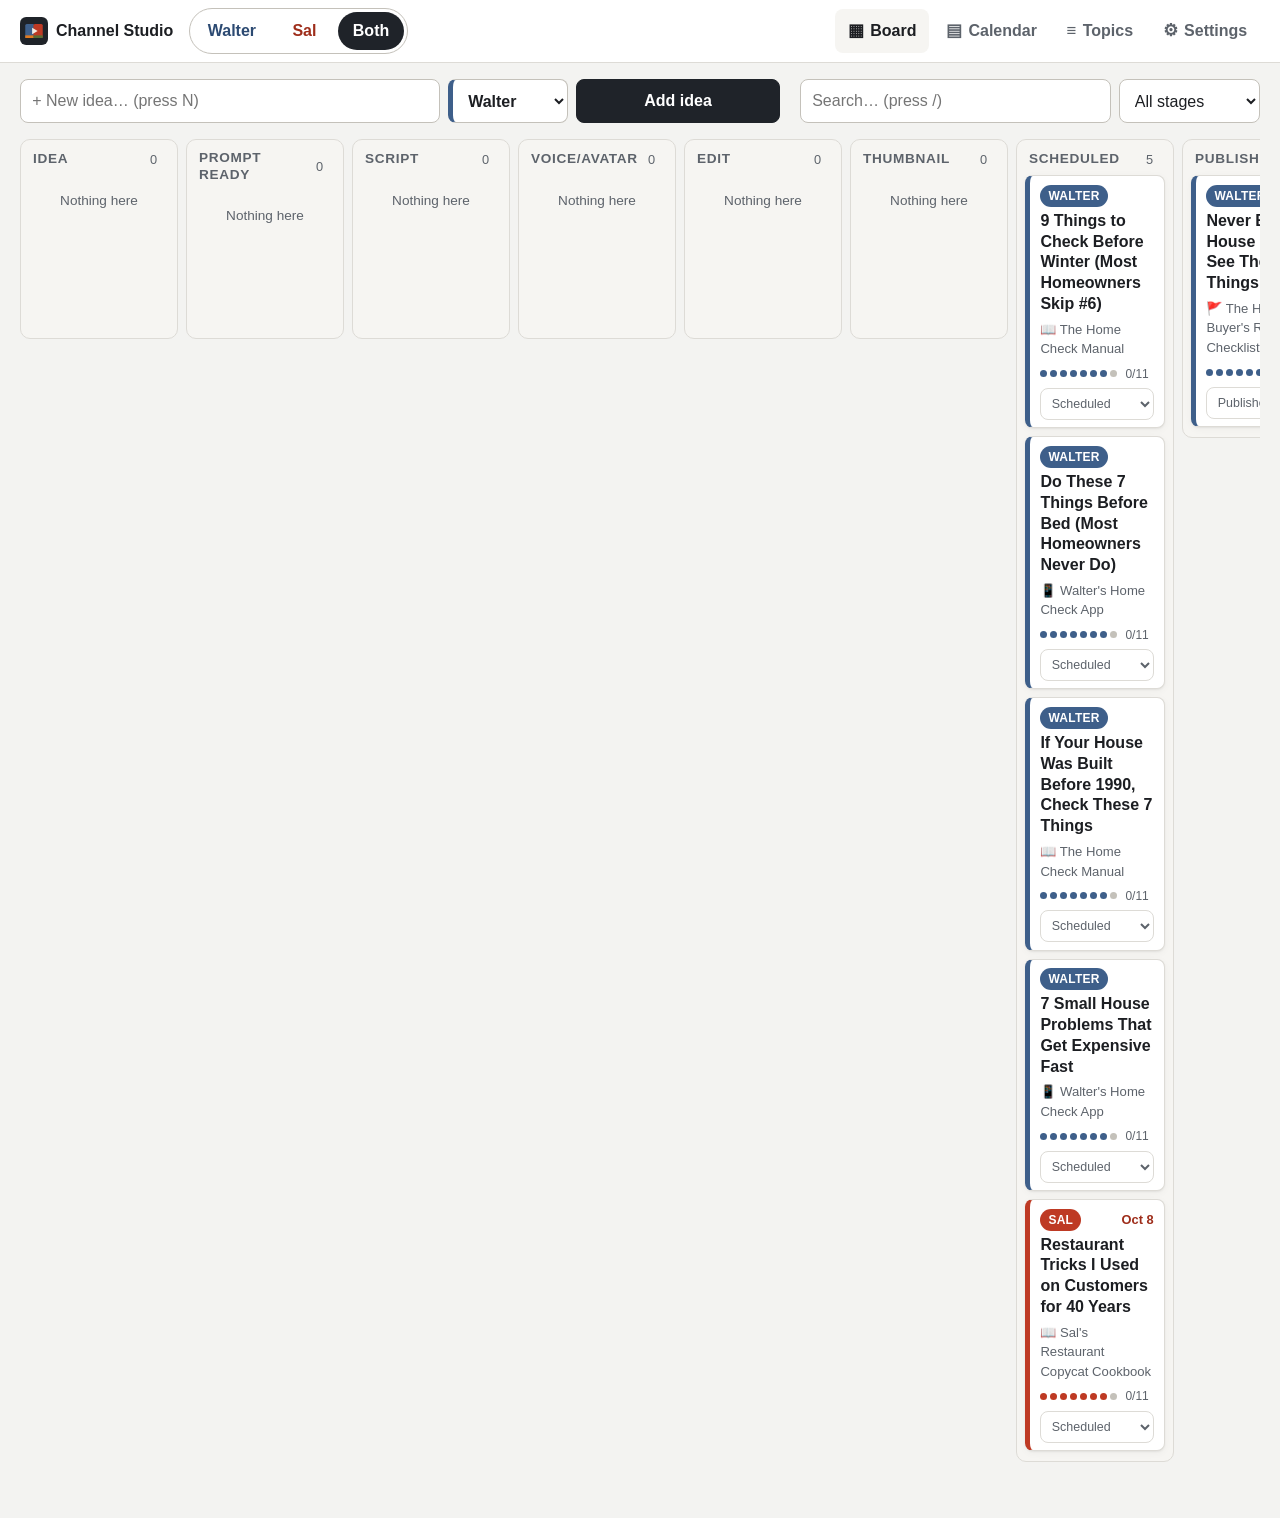
==== index.html @ cd68c2e5 "Build Channel Studio: board, video detail, prompt + description builders, calendar, topics, settings" ====
<!doctype html>
<html lang="en">
  <head>
    <meta charset="utf-8" />
    <meta name="viewport" content="width=device-width, initial-scale=1, viewport-fit=cover" />
    <meta name="robots" content="noindex, nofollow" />
    <title>Channel Studio</title>
    <meta name="description" content="Private production desk for Walter's Home Check and Chef Sal Romano." />
    <meta name="theme-color" content="#1b1d21" />
    <link rel="manifest" href="manifest.webmanifest" />
    <link rel="icon" href="icons/icon.svg" type="image/svg+xml" />
    <link rel="apple-touch-icon" href="icons/apple-touch-icon.png" />
    <meta name="apple-mobile-web-app-capable" content="yes" />
    <meta name="apple-mobile-web-app-title" content="Channel Studio" />
    <link rel="stylesheet" href="css/app.css" />
    <script>
      // Apply the saved theme before first paint (no flash).
      try {
        var t = localStorage.getItem('cs:theme');
        if (t) {
          t = JSON.parse(t);
          if (t === 'light' || t === 'dark') document.documentElement.dataset.theme = t;
        }
      } catch (e) {}
    </script>
  </head>
  <body>
    <a class="skip" href="#view">Skip to content</a>
    <header class="topbar">
      <a class="brand" href="#/board" aria-label="Channel Studio home">
        <img src="icons/icon.svg" alt="" width="28" height="28" />
        <span>Channel Studio</span>
      </a>
      <div class="chswitch" role="group" aria-label="Show channel">
        <button type="button" data-ch="walter">Walter</button>
        <button type="button" data-ch="sal">Sal</button>
        <button type="button" data-ch="both">Both</button>
      </div>
      <nav class="mainnav" aria-label="Main">
        <a href="#/board" data-nav="board"><span class="ico" aria-hidden="true">▦</span>Board</a>
        <a href="#/calendar" data-nav="calendar"><span class="ico" aria-hidden="true">▤</span>Calendar</a>
        <a href="#/topics" data-nav="topics"><span class="ico" aria-hidden="true">≡</span>Topics</a>
        <a href="#/settings" data-nav="settings"><span class="ico" aria-hidden="true">⚙</span>Settings</a>
      </nav>
    </header>
    <main id="view" tabindex="-1"><p class="loading">Loading…</p></main>
    <div id="toast" role="status" aria-live="polite"></div>
    <noscript>Channel Studio needs JavaScript turned on.</noscript>
    <script type="module" src="js/app.js"></script>
  </body>
</html>
---- css/app.css ----
/* Channel Studio — neutral "production desk" chrome, brand colors as accents. */

:root {
  color-scheme: light;
  --bg: #f3f3f1;
  --surface: #ffffff;
  --surface-2: #f6f5f2;
  --ink: #1c1e22;
  --muted: #5d636b;
  --line: #dddbd6;
  --line-strong: #c4c1ba;
  --primary: #1f2329;
  --primary-ink: #ffffff;
  --focus: #2f6fde;
  --good: #1d7a45;
  --good-bg: #e7f5ec;
  --bad: #b3261e;
  --bad-bg: #fdecea;
  --warn: #8a5300;
  --warn-bg: #fff4e0;
  --shadow: 0 1px 2px rgba(20, 20, 20, 0.06), 0 2px 8px rgba(20, 20, 20, 0.04);
  --radius: 10px;
  --tap: 44px;
  --font: -apple-system, BlinkMacSystemFont, 'Segoe UI', Roboto, 'Helvetica Neue', Arial, sans-serif;
  --mono: ui-monospace, 'SF Mono', Menlo, Consolas, monospace;

  --walter: #3e5f8a;
  --walter-strong: #1c2b3a;
  --walter-hi: #e07a1f;
  --walter-soft: #f2ede4;
  --walter-ink: #2c4a72;
  --sal: #be3a24;
  --sal-strong: #2a1e18;
  --sal-hi: #586e34;
  --sal-soft: #faf4e8;
  --sal-ink: #9e2d1a;
}

@media (prefers-color-scheme: dark) {
  :root:not([data-theme='light']) {
    color-scheme: dark;
    --bg: #131417;
    --surface: #1c1e22;
    --surface-2: #23262b;
    --ink: #ebebea;
    --muted: #a3a9b1;
    --line: #32363c;
    --line-strong: #474c54;
    --primary: #ebebea;
    --primary-ink: #131417;
    --focus: #7aa7ff;
    --good: #6fd39a;
    --good-bg: #183324;
    --bad: #ff8a80;
    --bad-bg: #3a1c1a;
    --warn: #ffc56b;
    --warn-bg: #3a2c12;
    --shadow: 0 1px 2px rgba(0, 0, 0, 0.4);
    --walter-soft: rgba(62, 95, 138, 0.2);
    --walter-ink: #a3c0e6;
    --sal-soft: rgba(190, 58, 36, 0.18);
    --sal-ink: #f29a85;
  }
}
:root[data-theme='dark'] {
  color-scheme: dark;
  --bg: #131417;
  --surface: #1c1e22;
  --surface-2: #23262b;
  --ink: #ebebea;
  --muted: #a3a9b1;
  --line: #32363c;
  --line-strong: #474c54;
  --primary: #ebebea;
  --primary-ink: #131417;
  --focus: #7aa7ff;
  --good: #6fd39a;
  --good-bg: #183324;
  --bad: #ff8a80;
  --bad-bg: #3a1c1a;
  --warn: #ffc56b;
  --warn-bg: #3a2c12;
  --shadow: 0 1px 2px rgba(0, 0, 0, 0.4);
  --walter-soft: rgba(62, 95, 138, 0.2);
  --walter-ink: #a3c0e6;
  --sal-soft: rgba(190, 58, 36, 0.18);
  --sal-ink: #f29a85;
}

[data-ch='walter'] {
  --ch: var(--walter);
  --ch-strong: var(--walter-strong);
  --ch-hi: var(--walter-hi);
  --ch-soft: var(--walter-soft);
  --ch-ink: var(--walter-ink);
}
[data-ch='sal'] {
  --ch: var(--sal);
  --ch-strong: var(--sal-strong);
  --ch-hi: var(--sal-hi);
  --ch-soft: var(--sal-soft);
  --ch-ink: var(--sal-ink);
}

* {
  box-sizing: border-box;
}
html {
  font-size: 16px;
  -webkit-text-size-adjust: 100%;
}
body {
  margin: 0;
  background: var(--bg);
  color: var(--ink);
  font: 1rem/1.5 var(--font);
  min-height: 100vh;
}
h1,
h2,
h3 {
  line-height: 1.25;
  margin: 0 0 0.6rem;
}
h1 {
  font-size: 1.5rem;
}
h2 {
  font-size: 1.1rem;
}
h3 {
  font-size: 1rem;
}
p {
  margin: 0 0 0.75rem;
}
a {
  color: inherit;
}
code,
kbd,
pre {
  font-family: var(--mono);
}
kbd {
  font-size: 0.75em;
  border: 1px solid currentColor;
  border-radius: 4px;
  padding: 0 0.3em;
  opacity: 0.7;
}
:focus-visible {
  outline: 3px solid var(--focus);
  outline-offset: 2px;
}
.sr {
  position: absolute !important;
  width: 1px;
  height: 1px;
  overflow: hidden;
  clip: rect(0 0 0 0);
  white-space: nowrap;
}
.skip {
  position: absolute;
  left: -999px;
  top: 0;
  background: var(--surface);
  padding: 0.5rem 1rem;
  z-index: 100;
}
.skip:focus {
  left: 0.5rem;
}
.muted {
  color: var(--muted);
}
.hint {
  color: var(--muted);
  font-size: 0.9rem;
}
.good {
  color: var(--good);
}
.loading {
  padding: 2rem;
  color: var(--muted);
}

/* ---------- Top bar ---------- */
.topbar {
  position: sticky;
  top: 0;
  z-index: 20;
  display: flex;
  align-items: center;
  gap: 1rem;
  padding: 0.5rem 1.25rem;
  background: var(--surface);
  border-bottom: 1px solid var(--line);
}
.brand {
  display: flex;
  align-items: center;
  gap: 0.5rem;
  font-weight: 700;
  text-decoration: none;
  min-height: var(--tap);
  white-space: nowrap;
}
.chswitch {
  display: flex;
  border: 1px solid var(--line-strong);
  border-radius: 999px;
  padding: 3px;
  gap: 2px;
}
.chswitch button {
  min-height: 38px;
  min-width: 64px;
  padding: 0 0.9rem;
  border: 0;
  border-radius: 999px;
  background: transparent;
  color: var(--ink);
  font: inherit;
  font-weight: 600;
  cursor: pointer;
}
.chswitch button[data-ch='walter'] {
  color: var(--walter-ink);
}
.chswitch button[data-ch='sal'] {
  color: var(--sal-ink);
}
.chswitch button.on[data-ch='walter'] {
  background: var(--walter-strong);
  color: #f2ede4;
  box-shadow: inset 0 -3px 0 var(--walter-hi);
}
.chswitch button.on[data-ch='sal'] {
  background: var(--sal);
  color: #faf4e8;
  box-shadow: inset 0 -3px 0 var(--sal-strong);
}
.chswitch button.on[data-ch='both'] {
  background: var(--primary);
  color: var(--primary-ink);
}
.mainnav {
  margin-left: auto;
  display: flex;
  gap: 0.25rem;
}
.mainnav a {
  display: flex;
  align-items: center;
  gap: 0.4rem;
  min-height: var(--tap);
  padding: 0 0.8rem;
  border-radius: 8px;
  text-decoration: none;
  color: var(--muted);
  font-weight: 600;
}
.mainnav a:hover {
  background: var(--surface-2);
  color: var(--ink);
}
.mainnav a.active {
  color: var(--ink);
  background: var(--surface-2);
}
.mainnav .ico {
  font-size: 1.05rem;
}

main {
  padding: 1rem 1.25rem 3rem;
  max-width: 1680px;
  margin: 0 auto;
}
main:focus {
  outline: none;
}

/* ---------- Controls ---------- */
input,
select,
textarea {
  font: inherit;
  color: var(--ink);
  background: var(--surface);
  border: 1px solid var(--line-strong);
  border-radius: 8px;
  padding: 0.55rem 0.7rem;
  min-height: var(--tap);
  width: 100%;
  max-width: 100%;
}
textarea {
  resize: vertical;
  line-height: 1.45;
}
input:focus,
select:focus,
textarea:focus {
  border-color: var(--focus);
  outline: 2px solid color-mix(in srgb, var(--focus) 35%, transparent);
  outline-offset: 0;
}
input.invalid {
  border-color: var(--bad);
}
input[type='checkbox'],
input[type='radio'] {
  width: 1.25rem;
  height: 1.25rem;
  min-height: 0;
  accent-color: var(--ch, var(--primary));
  flex: none;
  margin: 0;
}
.btn {
  display: inline-flex;
  align-items: center;
  justify-content: center;
  gap: 0.4rem;
  min-height: var(--tap);
  padding: 0 1rem;
  border: 1px solid var(--line-strong);
  border-radius: 8px;
  background: var(--surface);
  color: var(--ink);
  font: inherit;
  font-weight: 600;
  text-decoration: none;
  cursor: pointer;
  white-space: nowrap;
}
.btn:hover {
  background: var(--surface-2);
}
.btn:disabled,
.btn.disabled {
  opacity: 0.45;
  cursor: not-allowed;
  pointer-events: none;
}
.btn.primary {
  background: var(--primary);
  color: var(--primary-ink);
  border-color: var(--primary);
}
[data-ch] .btn.primary {
  background: var(--ch-strong, var(--primary));
  border-color: var(--ch-strong, var(--primary));
  color: #fff;
}
:root[data-theme='dark'] [data-ch] .btn.primary {
  background: var(--ch);
  border-color: var(--ch);
}
@media (prefers-color-scheme: dark) {
  :root:not([data-theme='light']) [data-ch] .btn.primary {
    background: var(--ch);
    border-color: var(--ch);
  }
}
.btn.primary:hover {
  filter: brightness(1.12);
}
.btn.danger {
  color: var(--bad);
  border-color: color-mix(in srgb, var(--bad) 45%, transparent);
}
.btn.small {
  min-height: 36px;
  padding: 0 0.7rem;
  font-size: 0.9rem;
}
.btn.icon {
  min-width: var(--tap);
  padding: 0;
}
.file-btn {
  position: relative;
  overflow: hidden;
}
.file-btn input {
  position: absolute;
  inset: 0;
  opacity: 0;
  cursor: pointer;
}
.actions {
  display: flex;
  flex-wrap: wrap;
  gap: 0.5rem;
  align-items: center;
  margin-top: 0.75rem;
}
.field {
  display: block;
  margin: 0 0 0.9rem;
  border: 0;
  padding: 0;
  min-width: 0;
}
.field > span,
.field > legend {
  display: block;
  font-weight: 600;
  font-size: 0.9rem;
  margin-bottom: 0.3rem;
}
.field small {
  display: block;
  margin-top: 0.3rem;
}
.field.small {
  max-width: 6rem;
}
fieldset {
  border: 0;
  padding: 0;
  margin: 0 0 0.9rem;
  min-width: 0;
}
legend {
  font-weight: 600;
  font-size: 0.9rem;
  padding: 0;
  margin-bottom: 0.3rem;
}
.row2,
.row3 {
  display: grid;
  grid-template-columns: 1fr 1fr;
  gap: 0.75rem;
  align-items: start;
}
.row3 {
  grid-template-columns: 1fr 1fr 1.4fr;
  align-items: end;
}
.row2.end {
  grid-template-columns: 1fr auto;
  align-items: end;
}
.row2.end .btn {
  margin-bottom: 0.9rem;
}
.row2 .field.small {
  max-width: none;
}
.inline {
  display: flex;
  gap: 0.5rem;
}
.grow {
  flex: 1;
  min-width: 0;
}
.check {
  display: flex;
  align-items: flex-start;
  gap: 0.6rem;
  min-height: var(--tap);
  padding: 0.55rem 0;
  cursor: pointer;
}
.check input {
  margin-top: 0.1rem;
}
.check span {
  overflow-wrap: anywhere;
}
.checks {
  display: grid;
  gap: 0;
}

.segmented {
  display: inline-flex;
  flex-wrap: wrap;
  border: 1px solid var(--line-strong);
  border-radius: 10px;
  padding: 3px;
  gap: 3px;
  margin-bottom: 1rem;
}
.segmented button,
.segmented .seg span {
  display: inline-flex;
  align-items: center;
  min-height: 40px;
  padding: 0 1rem;
  border: 0;
  border-radius: 7px;
  background: transparent;
  color: var(--ink);
  font: inherit;
  font-weight: 600;
  cursor: pointer;
}
.segmented .seg input {
  position: absolute;
  opacity: 0;
  width: 1px;
  height: 1px;
}
.segmented .seg input:checked + span,
.segmented button.on {
  background: var(--primary);
  color: var(--primary-ink);
}
.segmented button.on[data-ch] {
  background: var(--ch);
  color: #fff;
}
.segmented .seg input:focus-visible + span {
  outline: 3px solid var(--focus);
}

/* ---------- Panels & layout ---------- */
.panel {
  background: var(--surface);
  border: 1px solid var(--line);
  border-radius: var(--radius);
  padding: 1.1rem 1.2rem;
  box-shadow: var(--shadow);
  margin-bottom: 1rem;
  min-width: 0;
}
.panel.narrow {
  max-width: 820px;
}
.panel-head {
  display: flex;
  align-items: center;
  justify-content: space-between;
  gap: 0.75rem;
  margin-bottom: 0.6rem;
  flex-wrap: wrap;
}
.panel-head h2,
.panel-head h3 {
  margin: 0;
}
.grid2 {
  display: grid;
  grid-template-columns: 1fr 1fr;
  gap: 1rem;
  align-items: start;
}
.grid2.wide-left {
  grid-template-columns: minmax(0, 1.1fr) minmax(0, 1fr);
}
.grid2.tight {
  gap: 1rem;
}
.sticky {
  position: sticky;
  top: 4.5rem;
}

/* ---------- Tags ---------- */
.tag {
  display: inline-flex;
  align-items: center;
  font-size: 0.75rem;
  font-weight: 700;
  letter-spacing: 0.02em;
  text-transform: uppercase;
  padding: 0.12rem 0.5rem;
  border-radius: 999px;
  background: var(--ch, var(--muted));
  color: #fff;
  white-space: nowrap;
}
.tag.sm {
  font-size: 0.68rem;
  padding: 0.05rem 0.4rem;
}
.st {
  font-size: 0.8rem;
  color: var(--muted);
  white-space: nowrap;
}
.st.published {
  color: var(--good);
}
.count {
  font-size: 0.8rem;
  color: var(--muted);
  background: var(--surface-2);
  border-radius: 999px;
  padding: 0 0.5rem;
}

/* ---------- Board ---------- */
.toolbar {
  display: flex;
  flex-wrap: wrap;
  gap: 0.75rem 1.25rem;
  align-items: flex-start;
  margin-bottom: 1rem;
}
.quickadd {
  display: grid;
  grid-template-columns: minmax(220px, 420px) 120px auto;
  gap: 0.5rem;
  flex: 1 1 560px;
}
.quickadd select[data-ch] {
  border-left: 5px solid var(--ch);
  font-weight: 600;
}
.qa-similar {
  grid-column: 1 / -1;
}
.qa-similar:empty {
  display: none;
}
.filters {
  display: flex;
  gap: 0.5rem;
  flex: 0 1 460px;
  margin-bottom: 1rem;
}
.toolbar .filters {
  margin: 0;
}
.filters input {
  min-width: 0;
}
.filters select {
  width: auto;
  flex: none;
}
.similar-box {
  border: 1px solid color-mix(in srgb, var(--warn) 50%, transparent);
  background: var(--warn-bg);
  color: var(--ink);
  border-radius: 8px;
  padding: 0.5rem 0.75rem;
  font-size: 0.92rem;
  margin: 0.25rem 0 0.75rem;
}
.similar-box strong {
  color: var(--warn);
}
.similar-box ul {
  margin: 0.25rem 0 0;
  padding: 0;
  list-style: none;
}
.similar-box li {
  padding: 0.15rem 0;
}
.similar-box a {
  font-weight: 600;
}

.board {
  display: grid;
  grid-template-columns: repeat(8, minmax(158px, 1fr));
  gap: 0.5rem;
  overflow-x: auto;
  padding-bottom: 0.5rem;
  align-items: start;
}
.board.single {
  grid-template-columns: minmax(260px, 520px);
}
.column {
  background: var(--surface-2);
  border: 1px solid var(--line);
  border-radius: var(--radius);
  min-height: 200px;
  display: flex;
  flex-direction: column;
}
.column > header {
  display: flex;
  align-items: center;
  justify-content: space-between;
  padding: 0.6rem 0.75rem 0.4rem;
}
.column h2 {
  font-size: 0.85rem;
  text-transform: uppercase;
  letter-spacing: 0.05em;
  margin: 0;
  color: var(--muted);
}
.column.drop-target {
  outline: 2px dashed var(--focus);
  outline-offset: -2px;
  background: color-mix(in srgb, var(--focus) 8%, var(--surface-2));
}
.cards {
  display: flex;
  flex-direction: column;
  gap: 0.5rem;
  padding: 0 0.5rem 0.6rem;
  flex: 1;
  min-height: 80px;
}
.empty {
  color: var(--muted);
  font-size: 0.85rem;
  text-align: center;
  padding: 1rem 0;
  margin: 0;
}
.card {
  position: relative;
  background: var(--surface);
  border: 1px solid var(--line);
  border-left: 5px solid var(--ch);
  border-radius: 8px;
  padding: 0.55rem 0.65rem 0.45rem;
  box-shadow: var(--shadow);
  cursor: grab;
}
.card:hover {
  border-color: var(--line-strong);
  border-left-color: var(--ch);
}
.card.dragging {
  opacity: 0.45;
}
.card-top {
  display: flex;
  justify-content: space-between;
  align-items: center;
  gap: 0.5rem;
  margin-bottom: 0.25rem;
}
.card .date {
  font-size: 0.8rem;
  font-weight: 600;
  color: var(--ch-ink);
}
.card-title {
  display: block;
  font-weight: 600;
  line-height: 1.3;
  text-decoration: none;
  overflow-wrap: anywhere;
}
.card-title::after {
  content: '';
  position: absolute;
  inset: 0;
}
.card-title:focus-visible {
  outline: none;
}
.card-title:focus-visible::after {
  outline: 3px solid var(--focus);
  border-radius: 8px;
}
.card-meta {
  font-size: 0.82rem;
  color: var(--muted);
  margin-top: 0.3rem;
}
.card-foot {
  display: flex;
  flex-wrap: wrap;
  align-items: center;
  gap: 0.35rem 0.5rem;
  margin-top: 0.35rem;
}
.dots {
  display: inline-flex;
  gap: 3px;
}
.dots i {
  width: 7px;
  height: 7px;
  border-radius: 50%;
  background: var(--line-strong);
}
.dots i.on {
  background: var(--ch);
}
.ckcount {
  font-size: 0.75rem;
  color: var(--muted);
}
.move {
  flex: 1 1 100%;
  position: relative;
  z-index: 1;
}
.move select {
  width: 100%;
  min-height: 32px;
  padding: 0.1rem 1.4rem 0.1rem 0.4rem;
  font-size: 0.78rem;
  border-color: var(--line);
  color: var(--muted);
  background-color: var(--surface);
}

.stagejump {
  display: none;
}

/* ---------- Detail ---------- */
.detail-head {
  display: flex;
  align-items: center;
  gap: 1rem;
  flex-wrap: wrap;
  margin-bottom: 0.5rem;
  padding-bottom: 0.75rem;
  border-bottom: 3px solid var(--ch);
}
.back {
  display: inline-flex;
  align-items: center;
  min-height: var(--tap);
  text-decoration: none;
  color: var(--muted);
  font-weight: 600;
}
.detail-title {
  display: flex;
  align-items: center;
  gap: 0.6rem;
  flex: 1;
  min-width: 0;
}
.detail-title h1 {
  margin: 0;
  font-size: 1.35rem;
  overflow-wrap: anywhere;
}
.stage-pick {
  display: flex;
  align-items: center;
  gap: 0.5rem;
  font-weight: 600;
  font-size: 0.9rem;
}
.stage-pick select {
  width: auto;
}
.tabs {
  display: flex;
  gap: 0.25rem;
  margin: 0 0 1rem;
  overflow-x: auto;
  border-bottom: 1px solid var(--line);
  scrollbar-width: none;
}
.tabs a {
  display: inline-flex;
  align-items: center;
  min-height: var(--tap);
  padding: 0 1rem;
  text-decoration: none;
  color: var(--muted);
  font-weight: 600;
  border-bottom: 3px solid transparent;
  margin-bottom: -1px;
  white-space: nowrap;
}
.tabs a.on {
  color: var(--ink);
  border-bottom-color: var(--ch, var(--primary));
}
.titleopt {
  display: flex;
  align-items: center;
  gap: 0.5rem;
  margin-bottom: 0.5rem;
}
.radio {
  display: flex;
  align-items: center;
  gap: 0.35rem;
  min-width: var(--tap);
  min-height: var(--tap);
  font-weight: 700;
  cursor: pointer;
}
.counter {
  font-size: 0.8rem;
  font-variant-numeric: tabular-nums;
  color: var(--muted);
  min-width: 3.5rem;
  text-align: right;
}
.counter.warn {
  color: var(--warn);
  font-weight: 700;
}
.counter.bad {
  color: var(--bad);
  font-weight: 700;
}
.thumbrow {
  display: flex;
  flex-wrap: wrap;
  gap: 0.5rem;
  margin-bottom: 0.5rem;
}
.thumbrow .msg {
  flex-basis: 100%;
  margin: -0.2rem 0 0.2rem;
  font-size: 0.88rem;
}
.thumbrow.bad input {
  border-color: var(--bad);
  background: var(--bad-bg);
}
.thumbrow.bad .msg {
  color: var(--bad);
  font-weight: 600;
}
.thumbrow.warn .msg {
  color: var(--warn);
}
.thumbrow.good .msg {
  color: var(--good);
}
.bignum {
  font-size: 1.05rem;
  background: var(--ch-soft);
  border-radius: 8px;
  padding: 0.5rem 0.75rem;
}
.danger-zone {
  border-top: 1px solid var(--line);
  margin-top: 1rem;
  padding-top: 1rem;
}
.output {
  white-space: pre-wrap;
  overflow-wrap: anywhere;
  background: var(--surface-2);
  border: 1px solid var(--line);
  border-radius: 8px;
  padding: 0.85rem;
  margin: 0;
  font-size: 0.85rem;
  line-height: 1.5;
  max-height: 62vh;
  overflow: auto;
}
.locked {
  font-size: 0.9rem;
  color: var(--muted);
  background: var(--surface-2);
  border-radius: 8px;
  padding: 0.5rem 0.7rem;
}
.warnline,
.msgline {
  font-size: 0.9rem;
  margin: 0.5rem 0 0;
  min-height: 1.2em;
}
.warnline {
  color: var(--warn);
}
.msgline.good {
  color: var(--good);
}
.msgline.bad {
  color: var(--bad);
}
.msgline.warn {
  color: var(--warn);
}
.validation {
  font-size: 0.9rem;
  margin-top: 0.5rem;
}
.validation:empty {
  display: none;
}
.validation p {
  margin: 0.25rem 0;
}
.validation.good {
  color: var(--good);
}
.validation.bad {
  color: var(--bad);
  background: var(--bad-bg);
  border-radius: 8px;
  padding: 0.5rem 0.75rem;
}
.validation ul {
  margin: 0;
  padding-left: 1.2rem;
}
.validation .muted {
  color: var(--muted);
}
.chrows {
  display: grid;
  gap: 0.4rem;
}
.chrow {
  display: grid;
  grid-template-columns: 6.5rem 1fr auto;
  gap: 0.4rem;
}
.paste {
  margin-top: 0.75rem;
}
.paste summary {
  cursor: pointer;
  font-weight: 600;
  min-height: var(--tap);
  display: flex;
  align-items: center;
}
.diff {
  font-family: var(--mono);
  font-size: 0.82rem;
  background: var(--surface-2);
  border: 1px solid var(--line);
  border-radius: 8px;
  padding: 0.5rem 0;
  max-height: 320px;
  overflow: auto;
}
.diff > p {
  padding: 0 0.75rem;
  font-family: var(--font);
}
.dl {
  white-space: pre-wrap;
  overflow-wrap: anywhere;
  padding: 0 0.75rem 0 0.4rem;
}
.dl .mark {
  display: inline-block;
  width: 1.2rem;
  color: var(--muted);
}
.dl.add {
  background: var(--good-bg);
  color: var(--good);
  font-weight: 600;
}
.dl.del {
  background: var(--bad-bg);
  color: var(--bad);
  text-decoration: line-through;
}
.progress {
  display: flex;
  align-items: center;
  gap: 0.75rem;
  margin-bottom: 0.5rem;
  font-size: 0.9rem;
  color: var(--muted);
}
.bar {
  flex: 1;
  height: 8px;
  background: var(--surface-2);
  border-radius: 99px;
  overflow: hidden;
  border: 1px solid var(--line);
}
.bar i {
  display: block;
  height: 100%;
  background: var(--ch);
  transition: width 0.2s;
}
.checklist {
  list-style: none;
  padding: 0;
  margin: 0 0 0.75rem;
}
.checklist li {
  border-bottom: 1px solid var(--line);
}
.check.big {
  padding: 0.7rem 0;
}
.check.big input:checked + span {
  color: var(--muted);
  text-decoration: line-through;
}

/* ---------- Calendar ---------- */
.cal-head {
  display: flex;
  align-items: center;
  justify-content: space-between;
  flex-wrap: wrap;
  gap: 0.5rem;
}
.cal-head h1 {
  margin: 0;
}
.cal-head .actions {
  margin: 0;
}
.legend {
  display: flex;
  flex-wrap: wrap;
  gap: 1rem;
  font-size: 0.85rem;
  color: var(--muted);
  margin: 0.75rem 0;
}
.key {
  display: inline-flex;
  align-items: center;
  gap: 0.35rem;
}
.key i {
  width: 12px;
  height: 12px;
  border-radius: 3px;
  background: var(--ch, transparent);
}
.key.pub i {
  border: 2px solid var(--muted);
  background: linear-gradient(90deg, var(--muted) 50%, transparent 50%);
}
.cal {
  display: grid;
  grid-template-columns: repeat(7, minmax(0, 1fr));
  border: 1px solid var(--line);
  border-radius: var(--radius);
  overflow: hidden;
  background: var(--line);
  gap: 1px;
  margin-bottom: 1rem;
}
.dow {
  background: var(--surface-2);
  font-size: 0.78rem;
  font-weight: 700;
  text-transform: uppercase;
  color: var(--muted);
  padding: 0.4rem 0.5rem;
}
.day {
  background: var(--surface);
  min-height: 108px;
  padding: 0.35rem;
  display: flex;
  flex-direction: column;
  gap: 0.25rem;
  min-width: 0;
}
.day.out {
  background: var(--surface-2);
}
.day .num {
  font-size: 0.8rem;
  color: var(--muted);
  font-weight: 600;
}
.day.today .num {
  background: var(--primary);
  color: var(--primary-ink);
  border-radius: 99px;
  width: 1.6rem;
  height: 1.6rem;
  display: inline-flex;
  align-items: center;
  justify-content: center;
}
.calchip {
  display: block;
  font-size: 0.78rem;
  font-weight: 600;
  line-height: 1.25;
  padding: 0.3rem 0.4rem;
  border-radius: 5px;
  text-decoration: none;
  overflow: hidden;
  text-overflow: ellipsis;
  display: -webkit-box;
  -webkit-line-clamp: 3;
  -webkit-box-orient: vertical;
  border: 2px solid var(--ch);
  color: var(--ch-ink);
  background: var(--surface);
}
.calchip.published {
  background: var(--ch);
  color: #fff;
}
.agenda-list {
  list-style: none;
  margin: 0 0 0.75rem;
  padding: 0;
}
.agenda-list li a {
  display: flex;
  align-items: center;
  gap: 0.6rem;
  flex-wrap: wrap;
  min-height: var(--tap);
  padding: 0.4rem 0;
  border-bottom: 1px solid var(--line);
  text-decoration: none;
}
.agenda-list .when {
  font-weight: 700;
  color: var(--ch-ink);
  min-width: 7.5rem;
  font-size: 0.9rem;
}
.agenda-list .t {
  flex: 1;
  min-width: 12rem;
  font-weight: 600;
}

/* ---------- Topics ---------- */
.topic-cols {
  display: grid;
  grid-template-columns: 1fr 1fr;
  gap: 1rem;
}
.topic-cols.one {
  grid-template-columns: minmax(0, 860px);
}
.topic-col {
  border-top: 4px solid var(--ch);
}
.topic-col h2 {
  display: flex;
  align-items: center;
  gap: 0.5rem;
}
.topic-list {
  list-style: none;
  padding: 0;
  margin: 0;
}
.topic-list li {
  border-bottom: 1px solid var(--line);
  padding: 0.4rem 0;
}
.topic-list a {
  display: flex;
  justify-content: space-between;
  gap: 0.75rem;
  align-items: baseline;
  text-decoration: none;
  min-height: 36px;
}
.topic-list .t {
  font-weight: 600;
}
.topic-list .alts {
  font-size: 0.85rem;
  color: var(--muted);
}

/* ---------- Settings ---------- */
.product {
  border: 1px solid var(--line);
  border-radius: 8px;
  padding: 0.75rem 0.85rem 0.25rem;
  margin-bottom: 0.75rem;
  background: var(--surface-2);
}
.product .actions {
  margin: 0 0 0.6rem;
}
.cklist {
  padding-left: 1.4rem;
  margin: 0;
}
.cklist li {
  margin-bottom: 0.4rem;
}
.cklist li > * {
  vertical-align: middle;
}
.cklist li {
  display: list-item;
}
.cklist li .grow {
  display: inline-block;
  width: calc(100% - 3 * (var(--tap) + 0.3rem));
}
.cklist .btn.icon {
  margin-left: 0.2rem;
}
.keys {
  display: grid;
  grid-template-columns: auto 1fr;
  gap: 0.5rem 1rem;
}
.keys dt {
  white-space: nowrap;
}
.keys dd {
  margin: 0;
}
.error-box {
  max-width: 640px;
  margin: 2rem auto;
}

/* ---------- Toast ---------- */
#toast {
  position: fixed;
  left: 50%;
  bottom: 1.5rem;
  transform: translate(-50%, 1rem);
  background: var(--primary);
  color: var(--primary-ink);
  padding: 0.7rem 1.2rem;
  border-radius: 999px;
  font-weight: 700;
  box-shadow: 0 6px 24px rgba(0, 0, 0, 0.25);
  opacity: 0;
  pointer-events: none;
  transition:
    opacity 0.15s,
    transform 0.15s;
  z-index: 50;
  max-width: calc(100vw - 2rem);
  text-align: center;
}
#toast.show {
  opacity: 1;
  transform: translate(-50%, 0);
}
#toast[data-kind='error'] {
  background: var(--bad);
  color: #fff;
}

/* ---------- Mid widths ---------- */
@media (max-width: 1100px) {
  .grid2,
  .grid2.wide-left {
    grid-template-columns: 1fr;
  }
  .sticky {
    position: static;
  }
  .topbar {
    flex-wrap: wrap;
  }
}

/* ---------- Phone ---------- */
@media (max-width: 760px) {
  html {
    font-size: 17px;
  }
  .topbar {
    padding: 0.4rem 16px;
    gap: 0.5rem;
    justify-content: space-between;
    flex-wrap: nowrap;
  }
  .brand span {
    display: none;
  }
  .chswitch button {
    min-width: 0;
    padding: 0 0.85rem;
    min-height: 40px;
  }
  .mainnav {
    position: fixed;
    left: 0;
    right: 0;
    bottom: 0;
    margin: 0;
    z-index: 30;
    background: var(--surface);
    border-top: 1px solid var(--line);
    padding: 0.2rem 0.25rem calc(0.2rem + env(safe-area-inset-bottom));
    justify-content: space-around;
  }
  .mainnav a {
    flex: 1;
    flex-direction: column;
    justify-content: center;
    gap: 0;
    font-size: 0.72rem;
    min-height: 52px;
    padding: 0;
  }
  .mainnav .ico {
    font-size: 1.2rem;
  }
  main {
    padding: 0.75rem 16px 6rem;
  }
  #toast {
    bottom: 5.5rem;
  }
  .quickadd {
    grid-template-columns: 1fr 6.5rem;
    flex-basis: 100%;
  }
  .quickadd .btn {
    grid-column: 1 / -1;
  }
  .filters {
    flex-basis: 100%;
  }
  .board {
    grid-template-columns: repeat(8, 84vw);
    scroll-snap-type: x mandatory;
    margin: 0 -16px;
    padding: 0 16px 0.5rem;
    scroll-padding: 0 16px;
  }
  .board.single {
    grid-template-columns: 1fr;
  }
  .stagejump {
    display: flex;
    gap: 0.4rem;
    overflow-x: auto;
    margin: 0 -16px 0.6rem;
    padding: 0 16px 0.2rem;
    scrollbar-width: none;
  }
  .stagejump button {
    flex: none;
    min-height: var(--tap);
    padding: 0 0.8rem;
    border: 1px solid var(--line-strong);
    border-radius: 999px;
    background: var(--surface);
    color: var(--ink);
    font: inherit;
    font-size: 0.88rem;
    font-weight: 600;
  }
  .stagejump b {
    color: var(--muted);
    margin-left: 0.2rem;
  }
  .column {
    min-height: 120px;
  }
  .column {
    scroll-snap-align: start;
  }
  .card {
    cursor: default;
  }
  .move select {
    min-height: var(--tap);
    font-size: 0.9rem;
  }
  .row2,
  .row3 {
    grid-template-columns: 1fr;
    gap: 0;
  }
  .row2.end {
    grid-template-columns: 1fr;
  }
  .detail-head {
    gap: 0.4rem;
  }
  .detail-title h1 {
    font-size: 1.15rem;
  }
  .stage-pick {
    width: 100%;
  }
  .stage-pick select {
    flex: 1;
  }
  .panel {
    padding: 0.9rem;
  }
  .topic-cols {
    grid-template-columns: 1fr;
  }
  .day {
    min-height: 58px;
    padding: 0.2rem;
  }
  .calchip {
    font-size: 0;
    padding: 0;
    height: 8px;
    border-radius: 4px;
    border-width: 0;
    background: var(--ch);
    opacity: 0.55;
  }
  .calchip.published {
    opacity: 1;
  }
  .dow {
    padding: 0.3rem 0.2rem;
    font-size: 0.68rem;
    text-align: center;
  }
  .day .num {
    font-size: 0.75rem;
  }
  .chrow {
    grid-template-columns: 5.2rem 1fr auto;
  }
  .segmented {
    display: flex;
  }
  .segmented button,
  .segmented .seg {
    flex: 1;
  }
  .segmented .seg span {
    width: 100%;
    justify-content: center;
  }
  .cklist li .grow {
    width: 100%;
    display: block;
    margin-bottom: 0.3rem;
  }
}

@media (prefers-reduced-motion: reduce) {
  * {
    transition: none !important;
  }
}

/* The prompt's last line must always be visible: no height cap. */
#pr-out {
  max-height: none;
}
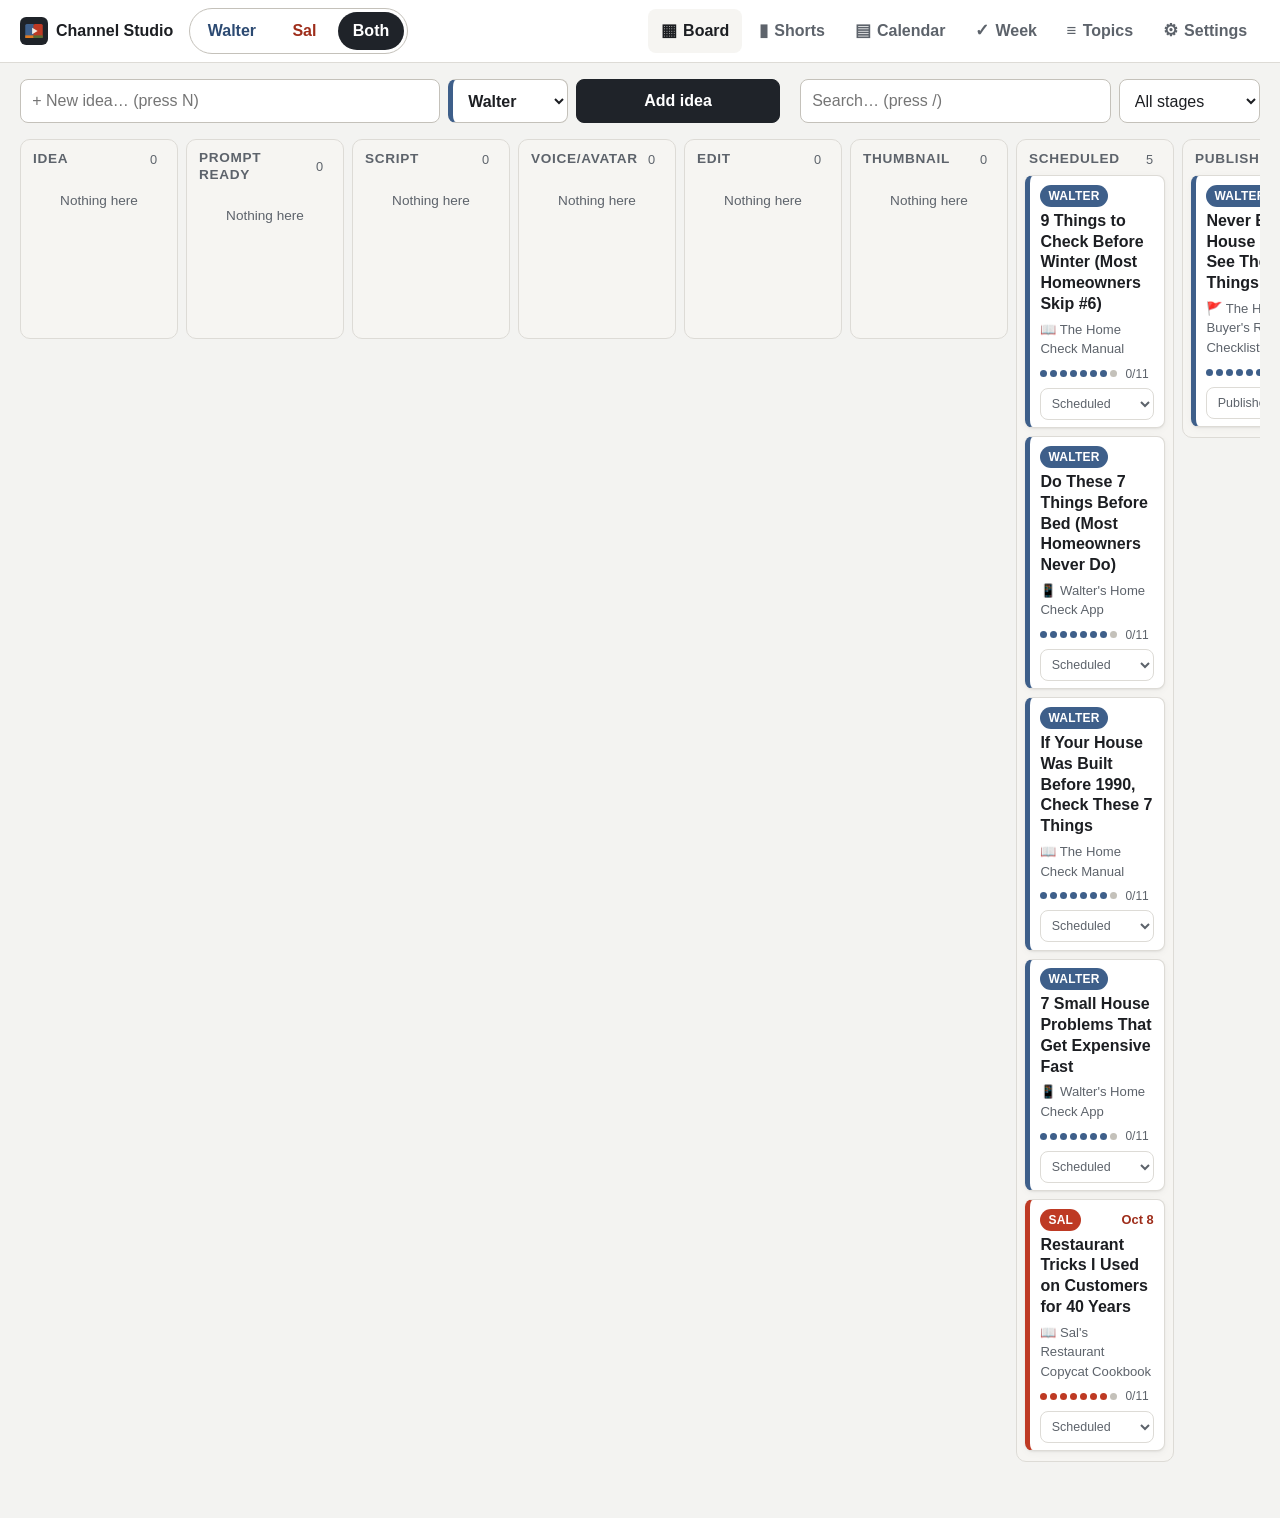
==== commit 3345e5a6: "Add v2: Shorts planner, title & thumbnail lab, weekly review, CSV/ZIP export - Shorts tab per video " ====
--- a/index.html
+++ b/index.html
@@ -38,7 +38,9 @@
       </div>
       <nav class="mainnav" aria-label="Main">
         <a href="#/board" data-nav="board"><span class="ico" aria-hidden="true">▦</span>Board</a>
+        <a href="#/shorts" data-nav="shorts"><span class="ico" aria-hidden="true">▮</span>Shorts</a>
         <a href="#/calendar" data-nav="calendar"><span class="ico" aria-hidden="true">▤</span>Calendar</a>
+        <a href="#/week" data-nav="week"><span class="ico" aria-hidden="true">✓</span>Week</a>
         <a href="#/topics" data-nav="topics"><span class="ico" aria-hidden="true">≡</span>Topics</a>
         <a href="#/settings" data-nav="settings"><span class="ico" aria-hidden="true">⚙</span>Settings</a>
       </nav>
--- a/css/app.css
+++ b/css/app.css
@@ -1345,6 +1345,486 @@
   color: #fff;
 }
 
+/* ================= v2 ================= */
+.mt {
+  margin-top: 1.2rem;
+}
+.h1sub {
+  font-size: 1rem;
+  font-weight: 600;
+}
+.actions.tight {
+  margin-top: 0;
+}
+.badtext,
+.fieldmsg.bad {
+  color: var(--bad);
+}
+.fieldmsg.warn {
+  color: var(--warn);
+}
+.fieldmsg.good {
+  color: var(--good);
+}
+.field > span .counter {
+  min-width: 0;
+  margin-left: 0.4rem;
+  font-weight: 600;
+}
+.field > span small {
+  display: inline;
+  margin: 0;
+  font-weight: 400;
+}
+.field.compact {
+  margin: 0;
+}
+.field.compact select {
+  min-height: 36px;
+  padding: 0.2rem 0.5rem;
+  width: auto;
+}
+select.st-cut {
+  border-color: var(--warn);
+}
+select.st-posted {
+  border-color: var(--good);
+  color: var(--good);
+}
+.output.small {
+  font-size: 0.8rem;
+  padding: 0.6rem;
+  margin-bottom: 0.4rem;
+}
+
+/* Title lab */
+.scorecard,
+.labthumb {
+  border: 1px solid var(--line);
+  border-left: 5px solid var(--line-strong);
+  border-radius: 8px;
+  padding: 0.5rem 0.6rem 0.3rem;
+  margin-bottom: 0.6rem;
+}
+.scorecard.good,
+.labthumb.good {
+  border-left-color: var(--good);
+}
+.scorecard.warn,
+.labthumb.warn {
+  border-left-color: var(--warn);
+}
+.scorecard.bad,
+.labthumb.bad {
+  border-left-color: var(--bad);
+}
+.labthumb.bad input {
+  border-color: var(--bad);
+  background: var(--bad-bg);
+}
+.scorehead {
+  display: flex;
+  align-items: center;
+  gap: 0.5rem;
+}
+.score {
+  min-width: 3rem;
+  text-align: center;
+  font-size: 1.25rem;
+  font-weight: 800;
+  font-variant-numeric: tabular-nums;
+  border-radius: 8px;
+  padding: 0.2rem 0.3rem;
+  background: var(--surface-2);
+}
+.scorecard.good .score {
+  color: var(--good);
+  background: var(--good-bg);
+}
+.scorecard.warn .score {
+  color: var(--warn);
+  background: var(--warn-bg);
+}
+.scorecard.bad .score {
+  color: var(--bad);
+  background: var(--bad-bg);
+}
+.reasons {
+  list-style: none;
+  margin: 0.4rem 0 0.2rem;
+  padding: 0;
+  font-size: 0.88rem;
+}
+.reasons li {
+  display: grid;
+  grid-template-columns: 1.2rem 1fr auto;
+  gap: 0.35rem;
+  padding: 0.12rem 0;
+}
+.inline-reasons li {
+  grid-template-columns: 1.2rem 1fr;
+}
+.reasons .ic {
+  font-weight: 800;
+  text-align: center;
+}
+.reasons .pts {
+  color: var(--muted);
+  font-variant-numeric: tabular-nums;
+}
+.reasons .good .ic {
+  color: var(--good);
+}
+.reasons .warn .ic,
+.reasons .warn {
+  color: var(--warn);
+}
+.reasons .bad .ic,
+.reasons .bad {
+  color: var(--bad);
+}
+.reasons .good span:nth-child(2) {
+  color: var(--ink);
+}
+.thumbmocks {
+  position: relative;
+  display: flex;
+  flex-wrap: wrap;
+  gap: 1rem;
+  align-items: flex-start;
+  overflow-x: auto;
+  padding-bottom: 0.3rem;
+}
+.ytmock {
+  margin: 0;
+  width: var(--w);
+  flex: none;
+}
+.thumbmock {
+  position: relative;
+  overflow: hidden;
+  border-radius: 8px;
+  color: #f2ede4;
+  font-family: Impact, 'Arial Black', 'Helvetica Neue', Arial, sans-serif;
+}
+.thumbmock[data-ch='walter'] {
+  background: linear-gradient(120deg, #1c2b3a 52%, #3e5f8a);
+}
+.thumbmock[data-ch='sal'] {
+  background: linear-gradient(120deg, #2a1e18 52%, #586e34);
+  color: #faf4e8;
+}
+.thumbmock.placeholder .tm-text {
+  opacity: 0.35;
+}
+.thumbmock.over {
+  outline: 3px solid var(--bad);
+  outline-offset: 2px;
+}
+.tm-text {
+  position: absolute;
+  left: 6%;
+  top: 50%;
+  transform: translateY(-50%);
+  width: 64%;
+  display: flex;
+  flex-direction: column;
+  align-items: flex-start;
+  gap: 0.08em;
+  line-height: 1.05;
+  font-weight: 900;
+  letter-spacing: 0.01em;
+  z-index: 1;
+  text-shadow: 0 2px 0 rgba(0, 0, 0, 0.35);
+}
+.tm-text span {
+  white-space: nowrap;
+}
+.thumbmock[data-ch='walter'] .tm-text .hi {
+  color: #e07a1f;
+}
+.thumbmock[data-ch='sal'] .tm-text .hi {
+  background: #be3a24;
+  padding: 0 0.15em;
+  text-shadow: none;
+}
+.tm-host {
+  position: absolute;
+  right: 3%;
+  bottom: 0;
+  height: 86%;
+  fill: rgba(255, 255, 255, 0.22);
+}
+.tm-hostlabel {
+  position: absolute;
+  right: 6%;
+  top: 6%;
+  font: 600 9px/1 var(--font);
+  color: rgba(255, 255, 255, 0.6);
+  text-transform: uppercase;
+  letter-spacing: 0.06em;
+}
+.tm-dur {
+  position: absolute;
+  right: 4px;
+  bottom: 4px;
+  background: rgba(0, 0, 0, 0.8);
+  color: #fff;
+  font: 600 11px/1 var(--font);
+  padding: 2px 4px;
+  border-radius: 3px;
+  z-index: 1;
+}
+.ytmock figcaption {
+  display: flex;
+  flex-direction: column;
+  margin-top: 0.4rem;
+  font-size: 0.85rem;
+  line-height: 1.3;
+}
+.yt-title {
+  font-weight: 600;
+  display: -webkit-box;
+  -webkit-line-clamp: 2;
+  -webkit-box-orient: vertical;
+  overflow: hidden;
+}
+.yt-meta {
+  color: var(--muted);
+  font-size: 0.78rem;
+}
+.tablewrap {
+  /* contains the absolutely positioned .sr labels inside the table */
+  position: relative;
+  overflow-x: auto;
+  margin: 0 0 0.25rem;
+}
+.abtable {
+  border-collapse: collapse;
+  width: 100%;
+  min-width: 1080px;
+  font-size: 0.9rem;
+}
+.abtable th {
+  text-align: left;
+  font-size: 0.78rem;
+  color: var(--muted);
+  font-weight: 700;
+  padding: 0.3rem 0.3rem;
+  border-bottom: 1px solid var(--line);
+  white-space: nowrap;
+}
+.abtable td {
+  padding: 0.3rem;
+  border-bottom: 1px solid var(--line);
+  vertical-align: middle;
+}
+.abtable td.num input {
+  width: 6.2rem;
+}
+.abtable input[type='date'] {
+  width: 10.5rem;
+}
+.abtable input[data-abf='title'] {
+  min-width: 16rem;
+}
+.abtable input[data-abf='thumb'] {
+  min-width: 11rem;
+}
+.abtable tr.win td {
+  background: var(--good-bg);
+}
+.wincell .check {
+  padding: 0;
+  white-space: nowrap;
+  align-items: center;
+}
+.wincell small {
+  color: var(--good);
+  font-weight: 600;
+}
+
+/* Shorts */
+.shortcard {
+  border-left: 5px solid var(--ch);
+}
+.shortcard .panel-head h3 {
+  font-size: 1rem;
+}
+.proposals {
+  list-style: none;
+  margin: 0.75rem 0 0;
+  padding: 0;
+}
+.proposals li {
+  border-top: 1px solid var(--line);
+}
+.proposals li.bad .muted {
+  color: var(--bad);
+}
+.shorts-view .filters {
+  margin: 0;
+}
+.weekstrip {
+  display: grid;
+  grid-template-columns: repeat(7, minmax(0, 1fr));
+  gap: 0.4rem;
+}
+.wday {
+  background: var(--surface-2);
+  border: 1px solid var(--line);
+  border-radius: 8px;
+  min-height: 84px;
+  padding: 0.3rem;
+  display: flex;
+  flex-direction: column;
+  gap: 0.25rem;
+  min-width: 0;
+}
+.wday.today {
+  border-color: var(--focus);
+  box-shadow: inset 0 0 0 1px var(--focus);
+}
+.wday-head {
+  font-size: 0.78rem;
+  color: var(--muted);
+}
+.wday-head b {
+  color: var(--ink);
+}
+.wnone {
+  color: var(--line-strong);
+}
+.wchip {
+  display: block;
+  font-size: 0.75rem;
+  line-height: 1.25;
+  padding: 0.15rem 0.35rem;
+  border-radius: 5px;
+  text-decoration: none;
+  border: 1.5px solid var(--ch);
+  color: var(--ch-ink);
+  overflow: hidden;
+  text-overflow: ellipsis;
+  white-space: nowrap;
+}
+.wchip.cut {
+  background: var(--ch-soft);
+}
+.wchip.posted {
+  background: var(--ch);
+  color: #fff;
+}
+.shorts-board {
+  grid-template-columns: repeat(3, minmax(220px, 1fr));
+}
+.shortc {
+  cursor: default;
+}
+
+/* Weekly review */
+.pubcount {
+  font-size: 0.9rem;
+  color: var(--muted);
+}
+.pubcount b {
+  color: var(--ink);
+  font-size: 1.1rem;
+}
+.warnpanel {
+  border-color: color-mix(in srgb, var(--warn) 50%, var(--line));
+  background: color-mix(in srgb, var(--warn-bg) 60%, var(--surface));
+}
+.warnpanel h2 {
+  color: var(--warn);
+}
+.metricpick {
+  align-items: center;
+  font-weight: 600;
+  font-size: 0.9rem;
+}
+.metricpick select {
+  width: auto;
+  min-height: 36px;
+}
+.sparks {
+  display: flex;
+  flex-wrap: wrap;
+  gap: 0.75rem 1.5rem;
+  margin-bottom: 0.5rem;
+}
+.spark {
+  margin: 0;
+  display: grid;
+  grid-template-columns: auto auto;
+  grid-template-areas: 'cap cap' 'svg val';
+  align-items: center;
+  gap: 0.2rem 0.6rem;
+}
+.spark figcaption {
+  grid-area: cap;
+  font-size: 0.85rem;
+  font-weight: 600;
+}
+.spark svg {
+  grid-area: svg;
+  overflow: visible;
+}
+.spark polyline {
+  fill: none;
+  stroke: var(--ch);
+  stroke-width: 2;
+  stroke-linejoin: round;
+  stroke-linecap: round;
+}
+.spark circle {
+  fill: var(--ch);
+}
+.spark .base {
+  stroke: var(--line);
+  stroke-width: 1;
+}
+.sparkval {
+  grid-area: val;
+  font-size: 0.85rem;
+  color: var(--muted);
+}
+.sparkval b {
+  color: var(--ink);
+}
+.statgrid {
+  display: grid;
+  gap: 0;
+}
+.statrow {
+  display: grid;
+  grid-template-columns: minmax(0, 2.4fr) repeat(5, minmax(0, 1fr));
+  gap: 0.5rem;
+  align-items: center;
+  padding: 0.4rem 0;
+  border-top: 1px solid var(--line);
+}
+.statrow.head {
+  font-size: 0.78rem;
+  font-weight: 700;
+  color: var(--muted);
+  border-top: 0;
+  padding-top: 0;
+}
+.statname {
+  text-decoration: none;
+  font-weight: 600;
+  overflow-wrap: anywhere;
+}
+.statlabel {
+  position: absolute !important;
+  width: 1px;
+  height: 1px;
+  overflow: hidden;
+  clip: rect(0 0 0 0);
+  white-space: nowrap;
+}
+
 /* ---------- Mid widths ---------- */
 @media (max-width: 1100px) {
   .grid2,
@@ -1536,6 +2016,70 @@
   }
 }
 
+/* v2 on phones */
+@media (max-width: 760px) {
+  .mainnav a {
+    font-size: 0.66rem;
+  }
+  .weekstrip {
+    grid-template-columns: repeat(7, minmax(0, 1fr));
+    gap: 0.2rem;
+  }
+  .wday {
+    min-height: 64px;
+    padding: 0.2rem;
+  }
+  .wday-head span {
+    display: block;
+    font-size: 0.66rem;
+  }
+  .wchip {
+    font-size: 0;
+    height: 8px;
+    padding: 0;
+    border-width: 0;
+    background: var(--ch);
+    opacity: 0.45;
+  }
+  .wchip.cut {
+    opacity: 0.7;
+  }
+  .wchip.posted {
+    opacity: 1;
+  }
+  .shorts-board,
+  .shorts-board.single {
+    grid-template-columns: 1fr;
+    margin: 0;
+    padding: 0;
+  }
+  .statrow {
+    grid-template-columns: repeat(3, minmax(0, 1fr));
+  }
+  .statrow.head {
+    display: none;
+  }
+  .statname {
+    grid-column: 1 / -1;
+  }
+  .statlabel {
+    position: static !important;
+    width: auto;
+    height: auto;
+    clip: auto;
+    display: block;
+    font-size: 0.75rem;
+    color: var(--muted);
+    font-weight: 600;
+  }
+  .scorehead .btn.icon {
+    min-width: 40px;
+  }
+  .h1sub {
+    display: block;
+  }
+}
+
 @media (prefers-reduced-motion: reduce) {
   * {
     transition: none !important;
